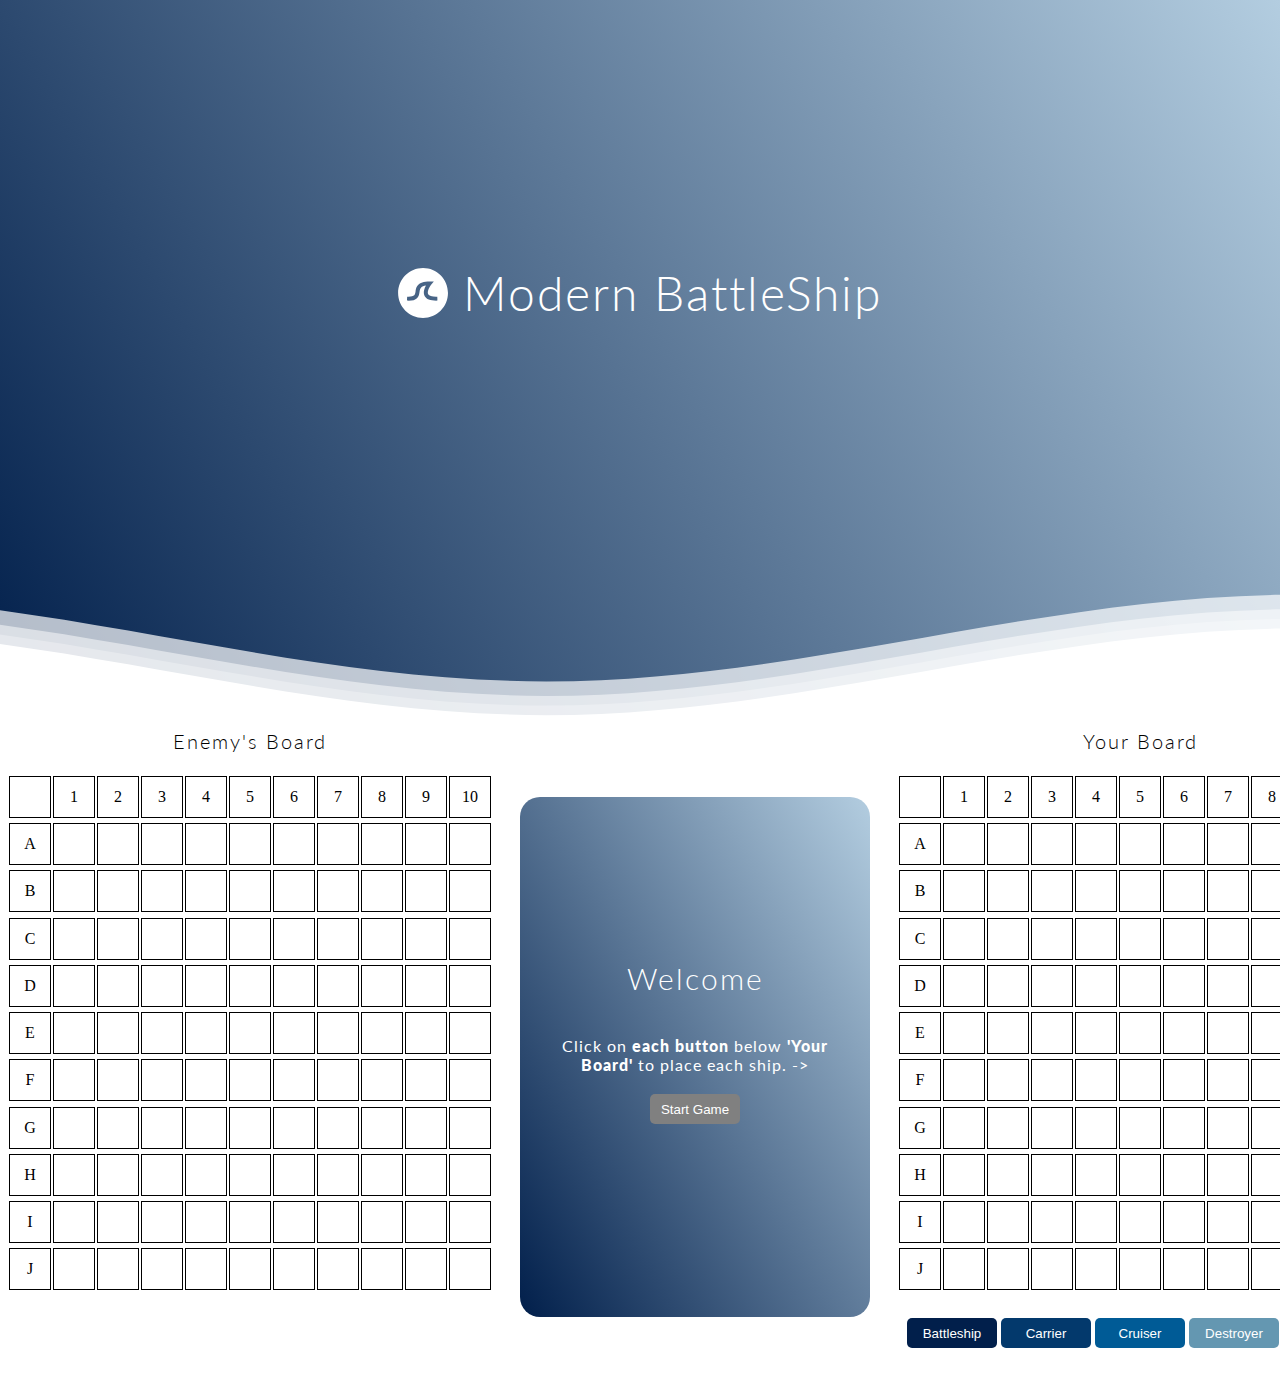
==== game.html @ bc394bc2 "home page" ====
<!DOCTYPE html>
<html lang="en">
  <head>
    <meta charset="UTF-8" />
    <meta http-equiv="X-UA-Compatible" content="IE=edge" />
    <meta name="viewport" content="width=device-width, initial-scale=1.0" />
    <script src="./Ships/Carrier.js" type="module" defer></script>
    <script src="./Ships/Battleship.js" type="module" defer></script>
    <script src="./Ships/Cruiser.js" type="module" defer></script>
    <script src="./Ships/Destroyer.js" type="module" defer></script>
    <script src="./Ships/Submarine.js" type="module" defer></script>
    <script src="game.js" type="module" defer></script>
    <link rel="stylesheet" href="index.css" />
    <title>Modern BattleShip</title>
  </head>

  <!--Hey! This is the original version
of Simple CSS Waves-->

  <div class="header">
    <!--Content before waves-->
    <div class="inner-header flex">
      <!--Just the logo.. Don't mind this-->
      <svg
        version="1.1"
        class="logo"
        baseProfile="tiny"
        id="Layer_1"
        xmlns="http://www.w3.org/2000/svg"
        xmlns:xlink="http://www.w3.org/1999/xlink"
        x="0px"
        y="0px"
        viewBox="0 0 500 500"
        xml:space="preserve"
      >
        <path
          fill="#FFFFFF"
          stroke="#000000"
          stroke-width="10"
          stroke-miterlimit="10"
          d="M57,283"
        />
        <g>
          <path
            fill="#fff"
            d="M250.4,0.8C112.7,0.8,1,112.4,1,250.2c0,137.7,111.7,249.4,249.4,249.4c137.7,0,249.4-111.7,249.4-249.4
C499.8,112.4,388.1,0.8,250.4,0.8z M383.8,326.3c-62,0-101.4-14.1-117.6-46.3c-17.1-34.1-2.3-75.4,13.2-104.1
c-22.4,3-38.4,9.2-47.8,18.3c-11.2,10.9-13.6,26.7-16.3,45c-3.1,20.8-6.6,44.4-25.3,62.4c-19.8,19.1-51.6,26.9-100.2,24.6l1.8-39.7		c35.9,1.6,59.7-2.9,70.8-13.6c8.9-8.6,11.1-22.9,13.5-39.6c6.3-42,14.8-99.4,141.4-99.4h41L333,166c-12.6,16-45.4,68.2-31.2,96.2	c9.2,18.3,41.5,25.6,91.2,24.2l1.1,39.8C390.5,326.2,387.1,326.3,383.8,326.3z"
          />
        </g>
      </svg>
      <h1>Modern BattleShip</h1>
    </div>

    <!--Waves Container-->
    <div>
      <svg
        class="waves"
        xmlns="http://www.w3.org/2000/svg"
        xmlns:xlink="http://www.w3.org/1999/xlink"
        viewBox="0 24 150 28"
        preserveAspectRatio="none"
        shape-rendering="auto"
      >
        <defs>
          <path
            id="gentle-wave"
            d="M-160 44c30 0 58-18 88-18s 58 18 88 18 58-18 88-18 58 18 88 18 v44h-352z"
          />
        </defs>
        <g class="parallax">
          <use
            xlink:href="#gentle-wave"
            x="48"
            y="0"
            fill="rgba(255,255,255,0.7"
          />
          <use
            xlink:href="#gentle-wave"
            x="48"
            y="3"
            fill="rgba(255,255,255,0.5)"
          />
          <use
            xlink:href="#gentle-wave"
            x="48"
            y="5"
            fill="rgba(255,255,255,0.3)"
          />
          <use xlink:href="#gentle-wave" x="48" y="7" fill="#fff" />
        </g>
      </svg>
    </div>
    <!--Waves end-->
  </div>
  <!--Header ends-->

  <!--Content starts-->
  <div class="content flex">
    <body>
      <div class="parent-container">
        <div class="container">
          <h1 class="board-titles">Enemy's Board</h1>
          <div class="board" id="attackBoard"></div>
          <div class="enemy-buttons"></div>
        </div>
        <div class="dash">
          <h1 id="dash-title">Welcome</h1>
          <p id="dash-text">Click on <span>each button</span> below <span>'Your Board'</span> to place each ship. -></p>
          <button class="user-btn ships" id="start-game">Start Game</button>
        </div>
        <div class="container">
          <h1 class="board-titles">Your Board</h1>
          <div class="board" id="playerBoard"></div>
          <div class="user-buttons"></div>
        </div>
      </div>
    </body>
  </div>
  <!--Content ends-->
</html>
---- index.css ----
@import url(//fonts.googleapis.com/css?family=Lato:300:400);
body {
  margin: 0;
  height: 100vh;
}

.parent-container {
  margin-top: 500px;
  width: 100%;
  display: flex;
  flex-direction: row;
  justify-content: space-between;
  align-items: center;
  overflow: scroll;
}

.container {
  height: 100%;
  width: 50%;
  min-width: 500px;
  display: flex;
  justify-content: center;
  align-items: center;
  flex-direction: column;
}

.dash {
  height: 520px;
  min-width: 350px;
  color: white;
  margin: 0 20px;
  display: flex;
  flex-direction: column;
  justify-content: center;
  align-items: center;
  border-radius: 20px;
  background: linear-gradient(
    60deg,
    #011f4b 0%,
    #b3cde0 100%
  );
}
#dash-title {
  font-family: "Lato", sans-serif;
  font-weight: 300;
  font-size: 30px;
}

#dash-text {
  color: white;
  margin: 20px 20px;
}

.board {
  margin: 20px 20px;
  max-height: 520px;
  max-width: 520px;
  min-height: 520px;
  min-width: 520px;
  display: flex;
  flex-wrap: wrap;
  justify-content: center;
  align-items: center;
  color: black;
}

.cells {
  min-width: 40px;
  min-height: 40px;
  max-width: 40px;
  max-height: 40px;
  margin: 1px 1px;
  border: 1px solid black;
  display: flex;
  text-align: center;
  justify-content: center;
  align-items: center;
  color: black;
}

.user-buttons {
  margin: 5px 0 50px 0;
  width: 484px;
  height: 30px;
  display: flex;
  justify-content: center;
  align-content: center;
  cursor: pointer;
}

.enemy-buttons {
  margin: 5px 0 50px 0;
  width: 484px;
  height: 30px;
  display: flex;
  justify-content: center;
  align-content: center;
}

.ships {
  width: 90px;
  height: 30px;
  border: none;
  color: white;
  margin: 0px 2px 50px 2px;
  border-radius: 5px;
}

.enemy-btn {
  background-color: black;
  color: white;
}

.user-btn {
  background-color: black;
  color: white;
  cursor: pointer;
}

.ships:hover {
  background-color: crimson;
  color: white;
}

.enemy:hover {
  background-color: #011f4b;
  cursor: pointer;
  color: white;
}

.board-titles {
  font-family: "Lato", sans-serif;
  font-weight: 300;
  font-size: 20px;
  margin-bottom: 0;
}

#start-game {
  background-color: grey;
}

span {
  font-weight: 1000;
}

.home-page {
  display: flex;
  flex-direction: column;
}

a {
  text-decoration: none;
}

.p-text {
  color: white;
}

.p-text:hover {
  text-decoration: underline;
}


/*
Waves from:
https://codepen.io/goodkatz/pen/LYPGxQz?editors=0100
*/

h1 {
  font-family: "Lato", sans-serif;
  font-weight: 300;
  letter-spacing: 2px;
  font-size: 48px;
}

p {
  font-family: "Lato", sans-serif;
  letter-spacing: 1px;
  font-size: 16px;
  color: #333333;
}

.header {
  position: relative;
  text-align: center;
  background: linear-gradient(
    60deg,
    #011f4b 0%,
    #b3cde0 100%
  );
  color: white;
}

.logo {
  width: 50px;
  fill: white;
  padding-right: 15px;
  display: inline-block;
  vertical-align: middle;
}

.inner-header {
  height: 65vh;
  width: 100%;
  margin: 0;
  padding: 0;
}

.flex {
  /*Flexbox for containers*/
  display: flex;
  justify-content: center;
  align-items: center;
  text-align: center;
}

.waves {
  position: relative;
  width: 100%;
  height: 15vh;
  margin-bottom: -7px; /*Fix for safari gap*/
  min-height: 100px;
  max-height: 150px;
}

.content {
  position: relative;
  height: 20vh;
  text-align: center;
  background-color: white;
}

/* Animation */

.parallax > use {
  animation: move-forever 25s cubic-bezier(0.55, 0.5, 0.45, 0.5) infinite;
}
.parallax > use:nth-child(1) {
  animation-delay: -2s;
  animation-duration: 7s;
}
.parallax > use:nth-child(2) {
  animation-delay: -3s;
  animation-duration: 10s;
}
.parallax > use:nth-child(3) {
  animation-delay: -4s;
  animation-duration: 13s;
}
.parallax > use:nth-child(4) {
  animation-delay: -5s;
  animation-duration: 20s;
}
@keyframes move-forever {
  0% {
    transform: translate3d(-90px, 0, 0);
  }
  100% {
    transform: translate3d(85px, 0, 0);
  }
}
/*Shrinking for mobile*/
@media (max-width: 768px) {
  .waves {
    height: 40px;
    min-height: 40px;
  }
  .content {
    height: 30vh;
  }
  h1 {
    font-size: 24px;
  }
}
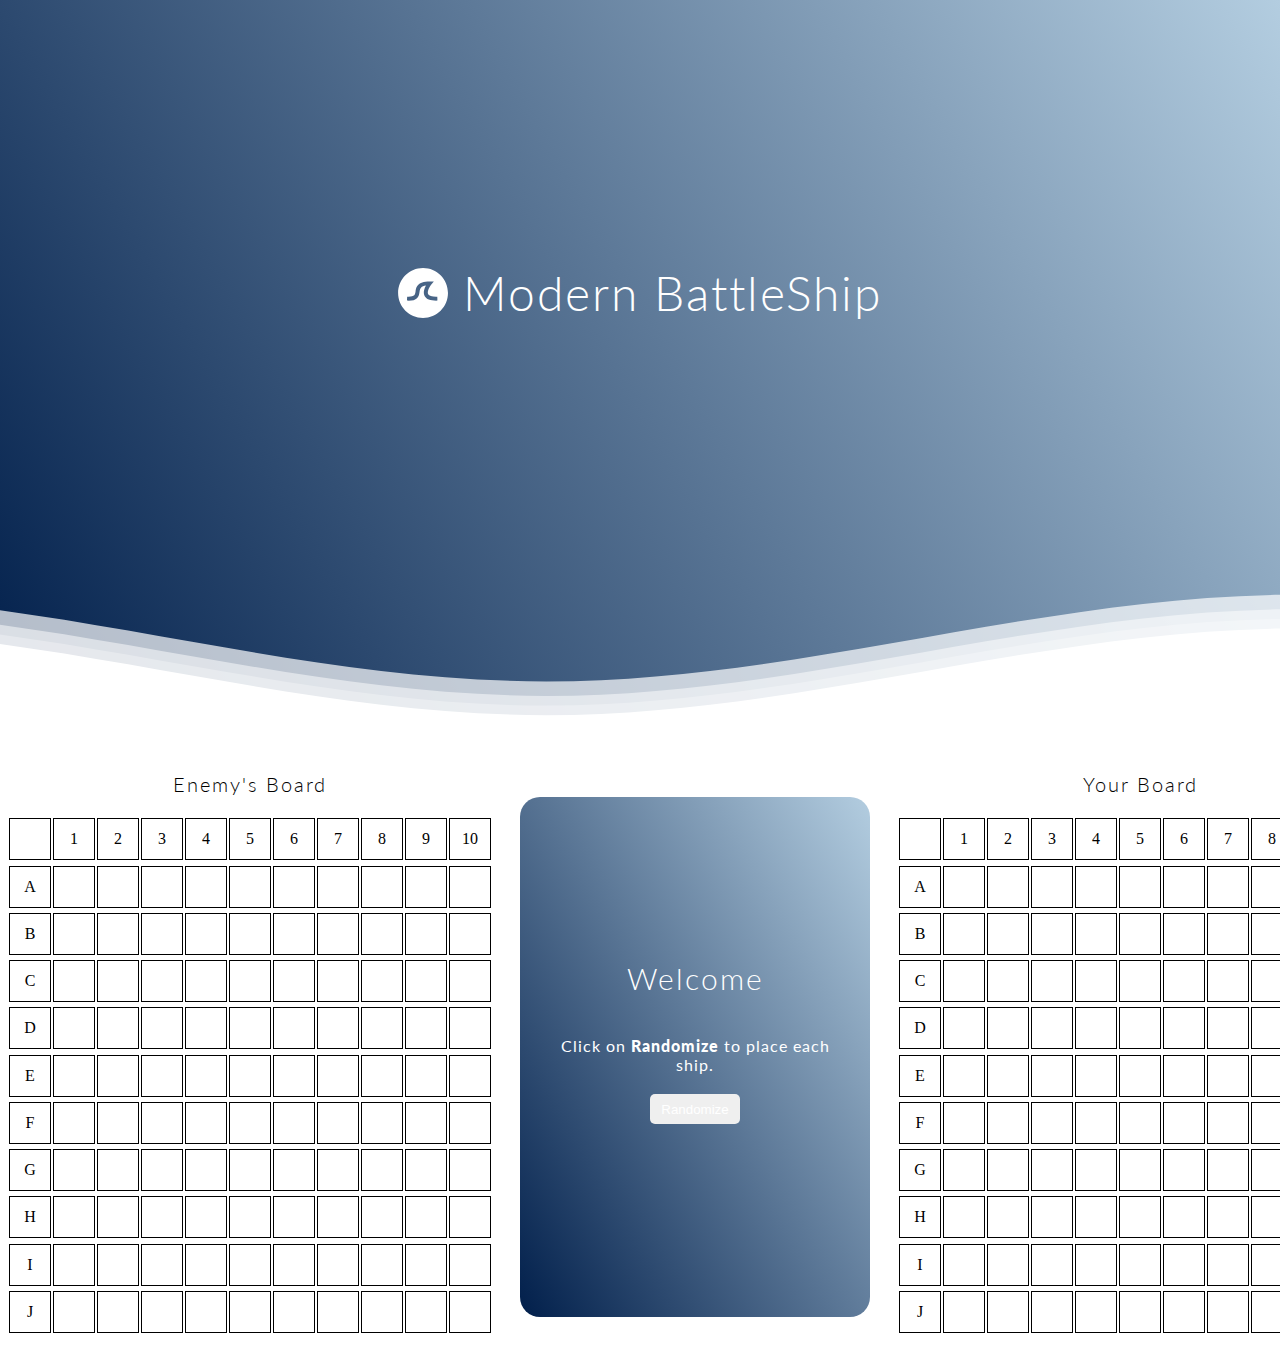
==== commit 97fd427d: "updates to buttons" ====
--- a/game.html
+++ b/game.html
@@ -102,17 +102,16 @@
         <div class="container">
           <h1 class="board-titles">Enemy's Board</h1>
           <div class="board" id="attackBoard"></div>
-          <div class="enemy-buttons"></div>
         </div>
         <div class="dash">
           <h1 id="dash-title">Welcome</h1>
-          <p id="dash-text">Click on <span>each button</span> below <span>'Your Board'</span> to place each ship. -></p>
-          <button class="user-btn ships" id="start-game">Start Game</button>
+          <p id="dash-text">Click on <span>Randomize</span> to place each ship.</p>
+          <button class="user-btns" id="start-game">Start Game</button>
+          <button class="user-btns" id="randomize">Randomize</button>
         </div>
         <div class="container">
           <h1 class="board-titles">Your Board</h1>
           <div class="board" id="playerBoard"></div>
-          <div class="user-buttons"></div>
         </div>
       </div>
     </body>
--- a/index.css
+++ b/index.css
@@ -34,11 +34,7 @@
   justify-content: center;
   align-items: center;
   border-radius: 20px;
-  background: linear-gradient(
-    60deg,
-    #011f4b 0%,
-    #b3cde0 100%
-  );
+  background: linear-gradient(60deg, #011f4b 0%, #b3cde0 100%);
 }
 #dash-title {
   font-family: "Lato", sans-serif;
@@ -50,6 +46,7 @@
   color: white;
   margin: 20px 20px;
 }
+
 
 .board {
   margin: 20px 20px;
@@ -78,26 +75,12 @@
   color: black;
 }
 
-.user-buttons {
-  margin: 5px 0 50px 0;
-  width: 484px;
-  height: 30px;
-  display: flex;
-  justify-content: center;
-  align-content: center;
-  cursor: pointer;
-}
-
-.enemy-buttons {
-  margin: 5px 0 50px 0;
-  width: 484px;
-  height: 30px;
-  display: flex;
-  justify-content: center;
-  align-content: center;
-}
-
-.ships {
+.enemy:hover {
+  background-color: #011f4b;
+  color: white;
+}
+
+.user-btns {
   width: 90px;
   height: 30px;
   border: none;
@@ -106,25 +89,13 @@
   border-radius: 5px;
 }
 
-.enemy-btn {
-  background-color: black;
-  color: white;
-}
-
-.user-btn {
-  background-color: black;
-  color: white;
-  cursor: pointer;
-}
-
-.ships:hover {
+.user-btns:hover {
   background-color: crimson;
   color: white;
 }
 
-.enemy:hover {
-  background-color: #011f4b;
-  cursor: pointer;
+#start-game:hover {
+  background-color: crimson;
   color: white;
 }
 
@@ -136,8 +107,10 @@
 }
 
 #start-game {
-  background-color: grey;
-}
+  background-color: black;
+}
+
+
 
 span {
   font-weight: 1000;
@@ -156,10 +129,13 @@
   color: white;
 }
 
+.h-text {
+  margin-top: 80px;
+}
+
 .p-text:hover {
   text-decoration: underline;
 }
-
 
 /*
 Waves from:
@@ -183,11 +159,7 @@
 .header {
   position: relative;
   text-align: center;
-  background: linear-gradient(
-    60deg,
-    #011f4b 0%,
-    #b3cde0 100%
-  );
+  background: linear-gradient(60deg, #011f4b 0%, #b3cde0 100%);
   color: white;
 }
 
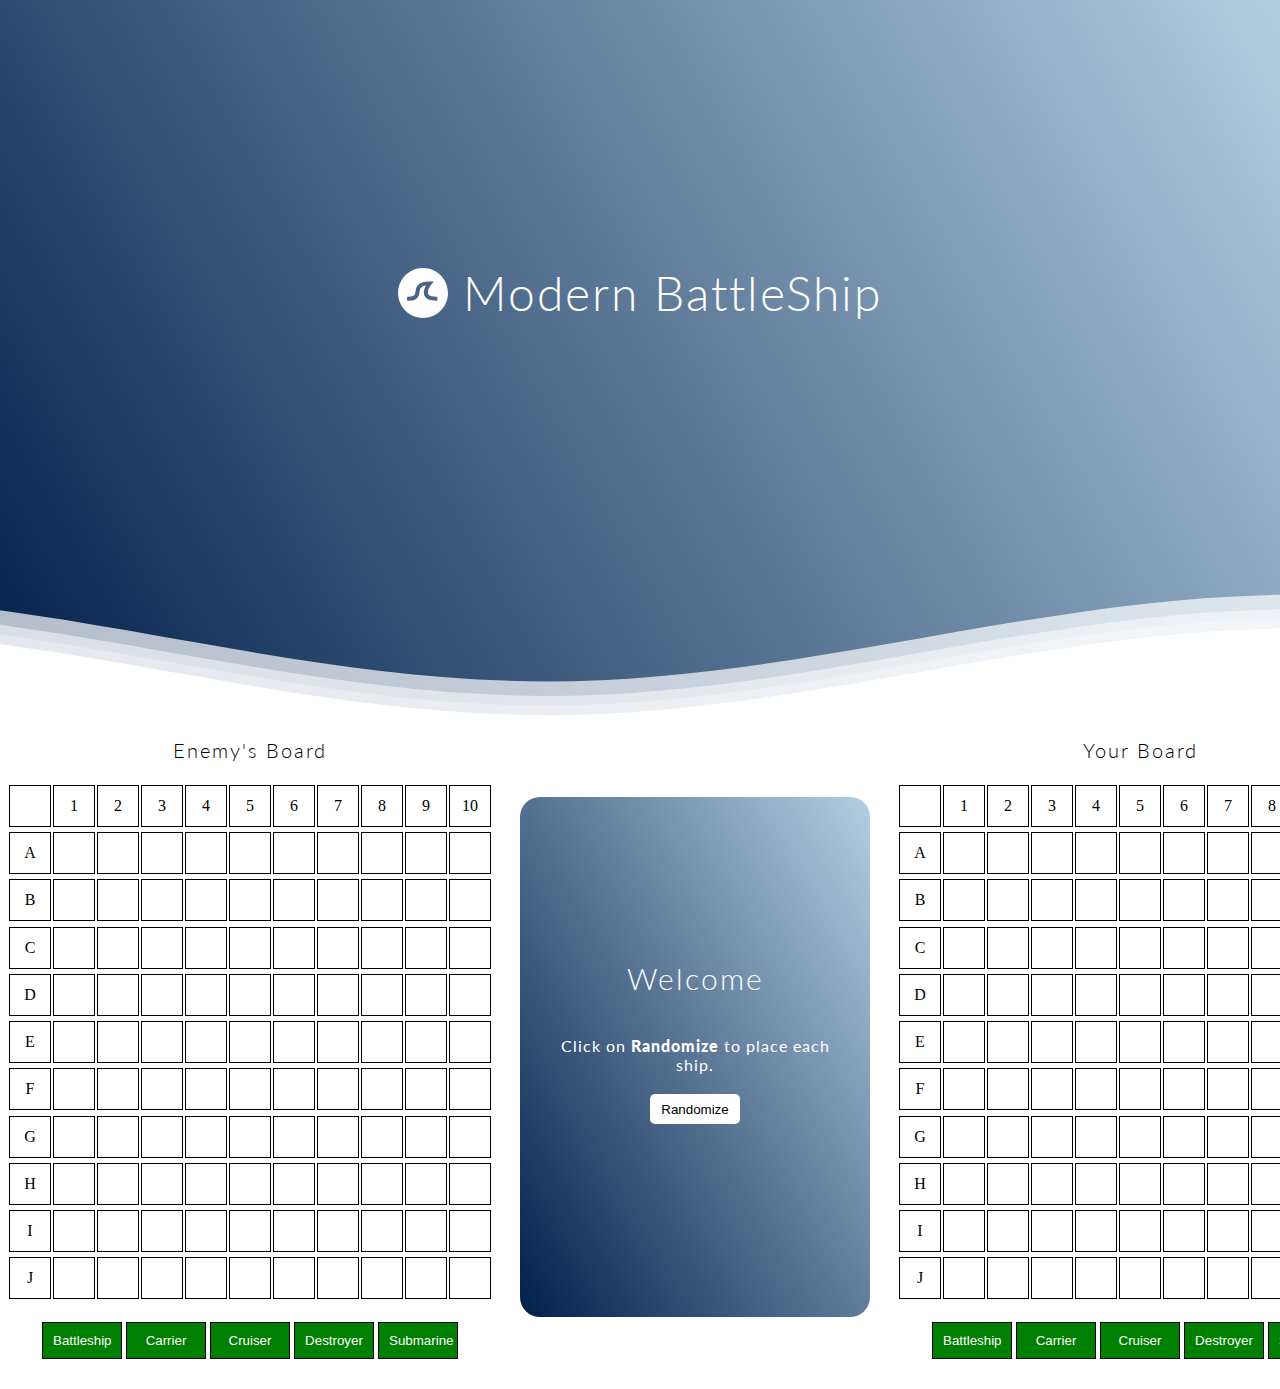
==== commit 0f3c6000: "health tracker" ====
--- a/game.html
+++ b/game.html
@@ -102,6 +102,13 @@
         <div class="container">
           <h1 class="board-titles">Enemy's Board</h1>
           <div class="board" id="attackBoard"></div>
+          <div class="health">
+            <button class="healthToggle" id="btn-0">Battleship</button>
+            <button class="healthToggle" id="btn-1">Carrier</button>
+            <button class="healthToggle" id="btn-2">Cruiser</button>
+            <button class="healthToggle" id="btn-3">Destroyer</button>
+            <button class="healthToggle" id="btn-4">Submarine</button>
+          </div>
         </div>
         <div class="dash">
           <h1 id="dash-title">Welcome</h1>
@@ -112,6 +119,13 @@
         <div class="container">
           <h1 class="board-titles">Your Board</h1>
           <div class="board" id="playerBoard"></div>
+          <div class="health">
+            <button class="healthToggle" id="btn-5">Battleship</button>
+            <button class="healthToggle" id="btn-6">Carrier</button>
+            <button class="healthToggle" id="btn-7">Cruiser</button>
+            <button class="healthToggle" id="btn-8">Destroyer</button>
+            <button class="healthToggle" id="btn-9">Submarine</button>
+          </div>
         </div>
       </div>
     </body>
--- a/index.css
+++ b/index.css
@@ -46,7 +46,6 @@
   color: white;
   margin: 20px 20px;
 }
-
 
 .board {
   margin: 20px 20px;
@@ -59,6 +58,19 @@
   justify-content: center;
   align-items: center;
   color: black;
+}
+
+.health {
+  width: 520px;
+  margin-bottom: 30px;
+}
+
+.healthToggle {
+  padding: 10px;
+  width: 80px;
+  border: 1px solid black;
+  color: white;
+  background-color: green; 
 }
 
 .cells {
@@ -108,9 +120,18 @@
 
 #start-game {
   background-color: black;
-}
-
-
+  display: none;
+}
+
+#randomize {
+  color: black;
+  background-color: white;
+}
+
+#randomize:hover {
+  background-color: crimson;
+  color: white;
+}
 
 span {
   font-weight: 1000;
